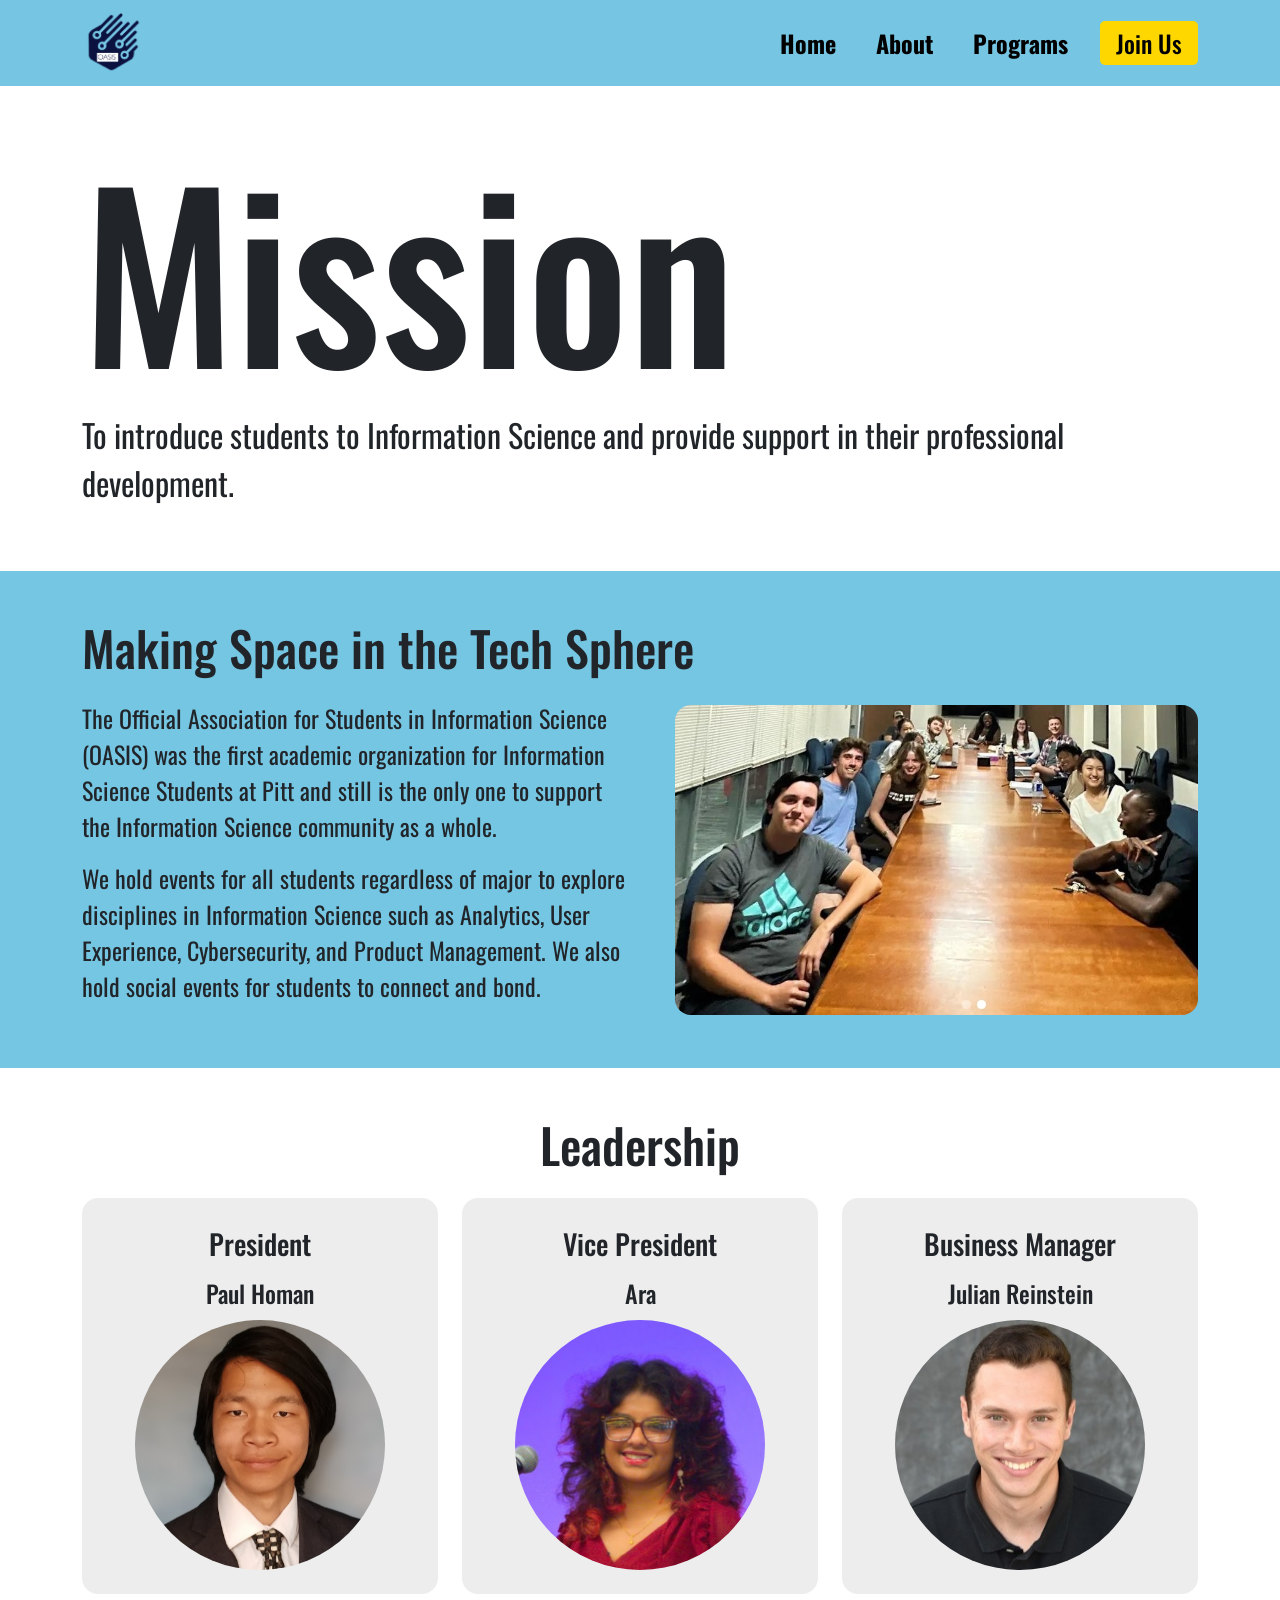
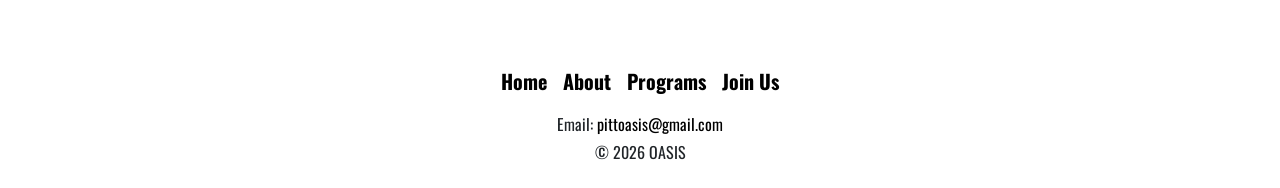
==== about.html @ baefb801 "Added OASIS Website Pages" ====
<!DOCTYPE html>
<html lang="en">
<head>
  <meta charset="UTF-8" />
  <title>About OASIS</title>
  <meta name="viewport" content="width=device-width, initial-scale=1" />
  <meta name="description" content="Learn about OASIS, the Official Association for Students in Information Science at the University of Pittsburgh." />
  <link rel="icon" href="images/OASISLogo.png">

  <!-- Google Fonts: Oswald -->
  <link rel="preconnect" href="https://fonts.googleapis.com">
  <link rel="preconnect" href="https://fonts.gstatic.com" crossorigin>
  <link href="https://fonts.googleapis.com/css2?family=Oswald:wght@200..700&display=swap" rel="stylesheet">

  <!-- Bootstrap CSS -->
  <link href="https://cdn.jsdelivr.net/npm/bootstrap@5.3.8/dist/css/bootstrap.min.css"
        rel="stylesheet"
        integrity="sha384-sRIl4kxILFvY47J16cr9ZwB07vP4J8+LH7qKQnuqkuIAvNWLzeN8tE5YBujZqJLB"
        crossorigin="anonymous">

  <!-- Your CSS goes LAST -->
  <link rel="stylesheet" href="style.css">
</head>
<body class="d-flex flex-column min-vh-100">
  <header>
    <nav class="navbar navbar-expand-lg">
      <div class="container">
        <a class="navbar-brand" href="home.html">
          <img src="images/OASISLogo.png" alt="OASIS Logo">
        </a>

        <button class="navbar-toggler" type="button"
                data-bs-toggle="collapse" data-bs-target="#menu"
                aria-controls="menu" aria-expanded="false"
                aria-label="Toggle navigation">
          <span class="navbar-toggler-icon"></span>
        </button>

        <div class="collapse navbar-collapse" id="menu">
          <ul class="navbar-nav ms-auto align-items-lg-center gap-lg-4 text-center text-lg-start">
            <li class="nav-item"><a class="nav-link" href="home.html" data-text="Home">Home</a></li>
            <li class="nav-item"><a class="nav-link active" aria-current="page" href="about.html" data-text="About">About</a></li>
            <li class="nav-item"><a class="nav-link" href="programs.html" data-text="Programs">Programs</a></li>
            <li class="nav-item mt-2 mt-lg-0">
              <a class="btn" id="join" href="joining.html">Join Us</a>
            </li>
          </ul>
        </div>
      </div>
    </nav>
  </header>

  <main class="flex-grow-1">
    <!-- Mission -->
    <section id="section1about" class="container py-4 py-md-5 text-center text-md-start">
        <h1>Mission</h1>
        <p>To introduce students to Information Science and provide support in their professional development.</p>
    </section>

    <!-- Making Space -->
    <section id="section2about" class="py-4 py-md-5">
        <div class="container">
            <h2 class="mb-4">Making Space in the Tech Sphere</h2>
            <div class="row align-items-center g-4">
            <div class="col-12 col-md-6">
                <p>The Official Association for Students in Information Science (OASIS) was the first academic organization for Information Science Students at Pitt and still is the only one to support the Information Science community as a whole.</p>
                <p>We hold events for all students regardless of major to explore disciplines in Information Science such as Analytics, User Experience, Cybersecurity, and Product Management. We also hold social events for students to connect and bond.</p>
            </div>
            <div id="boardImage" class="col-12 col-md-6 d-flex justify-content-center justify-content-md-end">
                <img src="images/StudentsBroll.jpeg" alt="OASIS students at an event" class="img-fluid">
            </div>
            </div>
        </div>
    </section>

    <!-- Leadership -->
    <section id="leadership" class="container py-4 py-md-5">
        <h2 class="text-center mb-4">Leadership</h2>
        <div class="row g-4 justify-content-center">
            <div class="col-12 col-sm-6 col-lg-4">
            <div id="President" class="officer h-100 p-4 text-center">
                <h3>President</h3>
                <h4>Paul Homan</h4>
                <img src="images/Paul_headshot.jpg" alt="Paul Homan, President">
            </div>
            </div>
            <div class="col-12 col-sm-6 col-lg-4">
            <div id="Vice" class="officer h-100 p-4 text-center">
                <h3>Vice President</h3>
                <h4>Ara</h4>
                <img src="images/Ara_headshot.jpg" alt="Ara, Vice President">
            </div>
            </div>
            <div class="col-12 col-sm-6 col-lg-4">
            <div id="Business" class="officer h-100 p-4 text-center">
                <h3>Business Manager</h3>
                <h4>Julian Reinstein</h4>
                <img src="images/julian_headshot.jpeg" alt="Julian Reinstein, Business Manager">
            </div>
            </div>
        </div>
    </section>
  </main>

  <footer class="py-4 text-center">
    <div class="container">
      <ul class="list-unstyled d-flex flex-wrap justify-content-center gap-3 fw-bold fs-5 mb-3">
        <li><a href="home.html">Home</a></li>
        <li><a href="about.html">About</a></li>
        <li><a href="programs.html">Programs</a></li>
        <li><a href="joining.html">Join Us</a></li>
      </ul>
      <p class="mb-1">Email: <a href="mailto:pittoasis@gmail.com">pittoasis@gmail.com</a></p>
      <p class="mb-0">© 2026 OASIS</p>
    </div>
  </footer>

  <!-- Bootstrap JavaScript Bundle -->
  <script src="https://cdn.jsdelivr.net/npm/bootstrap@5.3.8/dist/js/bootstrap.bundle.min.js"
          integrity="sha384-FKyoEForCGlyvwx9Hj09JcYn3nv7wiPVlz7YYwJrWVcXK/BmnVDxM+D2scQbITxI"
          crossorigin="anonymous"></script>
</body>
</html>
---- style.css ----
*{
    padding:0px;
    margin:0px;
    font-family: "Oswald";
}

html{
    font-size: 16px;
}
/* Navbar background and logo */
.navbar {
  background-color: #75C5E3;
}
.navbar-brand img {
  height: 60px;
}

/* Links: same look as before */
.navbar .nav-link {
  display: inline-block;
  padding: 0.5rem;
  color: black;
  font-size: 1.5rem;
  font-weight: bold;
  position: relative;
}
.navbar .nav-link:hover,
.navbar .nav-link:focus {
  color: black;
}

/* Gold wipe hover effect */
.navbar .nav-link::after {
  content: attr(data-text);
  position: absolute;
  left: 0.5rem;
  top: 0.5rem;
  color: gold;
  width: 0;
  overflow: hidden;
  white-space: nowrap;
  transition: width 0.3s ease;
}
.navbar .nav-link:hover::after {
  width: calc(100% - 1rem);
}

/* Join Us button */
#join {
    --bs-btn-color: black;
    --bs-btn-hover-color: black;
    --bs-btn-active-color: black;

    background-color: gold;
    border: 0;
    border-radius: 5px;
    font-size: 1.5rem;
    font-weight: 500;
    text-align: center;
    padding: 0.25rem 1rem;
    transition: transform 0.2s ease, box-shadow 0.2s ease;
}
#join:hover {
    transform: scale(1.05);
    box-shadow: 0 5px 12px rgba(0, 0, 0, 0.2);
}

@media (min-width: 992px){
    .navbar .link {
        gap: 1rem;
    }
}
/* footer */
footer a {
    color: black;
    text-decoration: none;
}
footer a:hover {
    text-decoration: underline;
}
/*Home Page CSS*/
/* Hero text */
#section1 h1 {
    font-size: clamp(5rem, 16vw, 8rem);
}

@media (min-width: 992px) {   /* lg */
    #section1 h1 {
        font-size: 11rem;
    }
}

@media (min-width: 1200px) {  /* xl */
    #section1 h1 {
        font-size: 14rem;
    }
}
#section1 h2 {
    font-size: 1rem;
}
#section1 p {
    font-size: clamp(1.5rem, 4vw, 3rem);
    margin-top: 1rem;
}

/* Hero buttons */
#buttons1 a {
    display: flex;
    align-items: center;
    justify-content: center;
    width: min(75vw, 20rem);
    min-height: 4rem;
    border-radius: 1rem;
    font-size: 2rem;
    font-weight: 600;
    text-decoration: none;
    transition: transform 0.2s ease, box-shadow 0.2s ease;
}
#buttons1 a:hover {
    transform: scale(1.05);
    box-shadow: 0 5px 12px rgba(0, 0, 0, 0.2);
}
#joinbutton {
    background-color: gold;
    color: #0b103e;
    border: .25rem solid gold;
}
#aboutbutton {
    background-color: white;
    color: black;
    border: .25rem solid gold;
}

@media (min-width: 768px) {
    #buttons1 a {
        width: auto;
        min-width: 12rem;
        padding: 0 1.5rem;
        font-size: 1.5rem;
    }
}
/*About Page CSS*/
/* Mission */
#section1about h1 {
    font-size: clamp(3rem, 10vw, 5rem);
}
#section1about p {
    font-size: clamp(1.25rem, 3vw, 2rem);
}


/* Making Space */
#section2about {
    background-color: #75c6e3;
}
#section2about h2 {
    font-size: clamp(2rem, 6vw, 3rem);
}
#section2about img {
    border-radius: 1rem;
}

@media (min-width: 768px) {
    #section1about h1 {
        font-size: 6rem;
    }
}
@media (min-width: 1024px) {   /* lg */
    #section1about h1 {
        font-size: 11rem;
    }

    #section2about p{
        font-size: 1.3rem;
    }
}

@media (min-width: 1200px) {  /* xl */
    #section1about h1 {
        font-size: 14rem;
    }
    #section2about p{
        font-size: 1.5rem;
    }
}

/* Leadership */
#leadership h2 {
    font-size: clamp(2rem, 6vw, 3rem);
}
.officer {
    background-color: rgb(237, 237, 237);
    border-radius: 1rem;
}
.officer h3,
.officer h4 {
    padding: 5px 0;
}
.officer img {
    width: 100%;
    max-width: 250px;
    aspect-ratio: 1 / 1;
    object-fit: cover;
    border-radius: 50%;
}

/* Programs page */
.headline h1 {
    font-size: clamp(3rem, 10vw, 5rem);
}

.program-header {
    background-color: #75C5E3;
}
.program-header h2 {
    font-size: clamp(2rem, 6vw, 3rem);
}

.program p {
    font-size: clamp(1.15rem, 2.5vw, 1.5rem);
}

.program img {
    width: 100%;
    aspect-ratio: 4 / 3;
    object-fit: cover;
    border-radius: 1rem;
}


@media (min-width: 768px) {
    .headline h1 {
        font-size: 6rem;
    }

    .program h2 {
        font-size: 4rem;
    }
    .program p {
        font-size: 2rem;
    }
}
@media (min-width: 1024px) {   /* lg */
    .headline h1 {
        font-size: 8rem;
    }

    .program h2 {
        font-size: 6rem;
    }
    .program p {
        font-size: 2.5rem;
    }

}

@media (min-width: 1200px) {  /* xl */
    .program p {
        font-size: 3rem;
    }

}
/* Joining page */
.joining h1 {
    font-size: clamp(2.5rem, 8vw, 4rem);
}

.instructions {
    background-color: gold;
}

.howto p {
    background-color: white;
    border-radius: 5px;
    padding: 0.75rem 1rem;
    margin-bottom: 1rem;
    font-size: clamp(1rem, 2.5vw, 1.25rem);
}

.icons img {
    height: 3rem;
    width: auto;
}

@media (min-width: 992px) {
    .joining h1 {
        font-size: 6rem;
    }

    .howto p{
        font-size: 2rem;
    }

    .icons img {
        height: 6rem;
    }
}
@media (min-width: 1200px) {
    .howto p{
        font-size: 2.5rem;
    }

    .icons img {
        height: 7rem;
    }
}


#First_Step h1 {
    font-size: clamp(2rem, 6vw, 3rem);
}
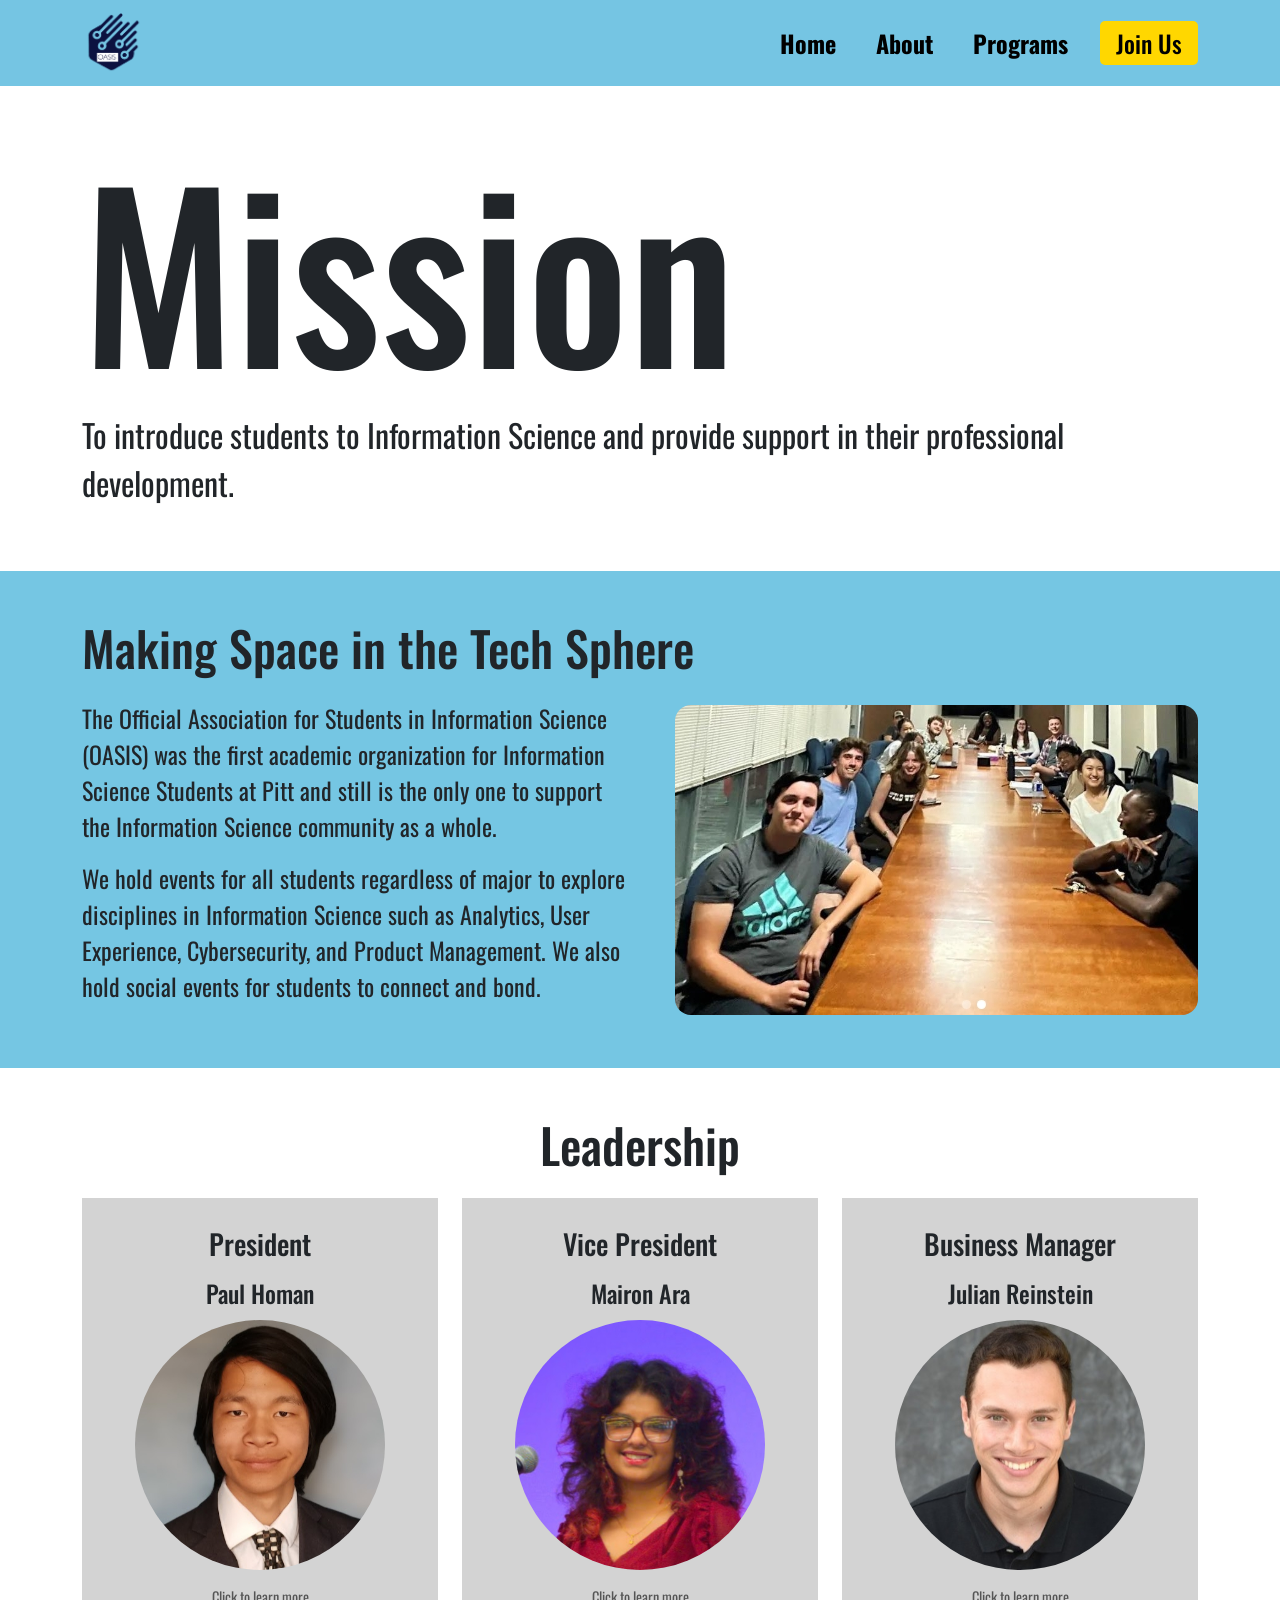
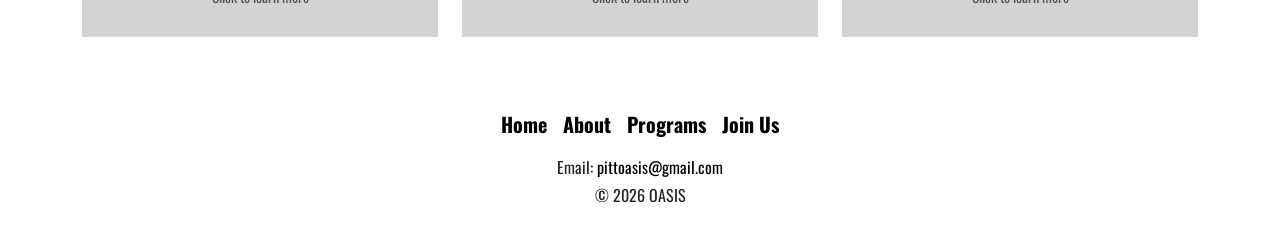
==== commit b1cf7cab: "Added Officer Bios and SVG images" ====
--- a/about.html
+++ b/about.html
@@ -25,7 +25,7 @@
   <header>
     <nav class="navbar navbar-expand-lg">
       <div class="container">
-        <a class="navbar-brand" href="home.html">
+        <a class="navbar-brand" href="index.html">
           <img src="images/OASISLogo.png" alt="OASIS Logo">
         </a>
 
@@ -38,7 +38,7 @@
 
         <div class="collapse navbar-collapse" id="menu">
           <ul class="navbar-nav ms-auto align-items-lg-center gap-lg-4 text-center text-lg-start">
-            <li class="nav-item"><a class="nav-link" href="home.html" data-text="Home">Home</a></li>
+            <li class="nav-item"><a class="nav-link" href="index.html" data-text="Home">Home</a></li>
             <li class="nav-item"><a class="nav-link active" aria-current="page" href="about.html" data-text="About">About</a></li>
             <li class="nav-item"><a class="nav-link" href="programs.html" data-text="Programs">Programs</a></li>
             <li class="nav-item mt-2 mt-lg-0">
@@ -78,25 +78,67 @@
         <h2 class="text-center mb-4">Leadership</h2>
         <div class="row g-4 justify-content-center">
             <div class="col-12 col-sm-6 col-lg-4">
-            <div id="President" class="officer h-100 p-4 text-center">
-                <h3>President</h3>
-                <h4>Paul Homan</h4>
-                <img src="images/Paul_headshot.jpg" alt="Paul Homan, President">
-            </div>
+              <div id="President" class="officer h-100 p-4 text-center"
+                  role="button" tabindex="0" aria-pressed="false">
+
+                <!-- Front -->
+                <div class="officer-front">
+                  <h3>President</h3>
+                  <h4>Paul Homan</h4>
+                  <img class="headshot" src="images/Paul_headshot.jpg" alt="Paul Homan, President">
+                  <p class="hint mt-3 mb-0">Click to learn more</p>
+                </div>
+
+                <!-- Back -->
+                <div class="officer-back">
+                  <h3>Paul Homan</h3>
+                  <h4>Senior, Information Science</h4>
+                  <p>Hi I'm Paul. I've been in OASIS for 3 years and outside of Information Science I like to do CrossFit and be active. I have worked as a video game analyst and a web content intern. I'm also a resident assistant. Feel free to say hi to me, although I may not acknowledge you.</p>
+                  <a href="https://www.linkedin.com/in/paulhoman1/" target="_blank"><img class="links" src="images/linkedinIcon.svg"></a>
+                </div>
+              </div>
             </div>
             <div class="col-12 col-sm-6 col-lg-4">
-            <div id="Vice" class="officer h-100 p-4 text-center">
-                <h3>Vice President</h3>
-                <h4>Ara</h4>
-                <img src="images/Ara_headshot.jpg" alt="Ara, Vice President">
-            </div>
+              <div id="Vice" class="officer h-100 p-4 text-center"
+                  role="button" tabindex="0" aria-pressed="false">
+
+                <!-- Front -->
+                <div class="officer-front">
+                  <h3>Vice President</h3>
+                  <h4>Mairon Ara</h4>
+                  <img class="headshot" src="images/Ara_headshot.jpg" alt="Mairon Ara headshot, Vice-President">
+                  <p class="hint mt-3 mb-0">Click to learn more</p>
+                </div>
+
+                <!-- Back -->
+                <div class="officer-back">
+                  <h3>Mairon Ara</h3>
+                  <h4>Senior, Health Informatics</h4>
+                  <p>Hello! My name is Mairon and I've been a member of OASIS for 4 years - outside of my major I love reading and engaging with the arts. I have spent a lot of my academic career studying  healthcare technology systems  and will be kicking off my professional career working for UPMC.</p>
+                  <a href="https://www.linkedin.com/in/anandhi-narayan-182781289/" target="_blank"><img class="links" src="images/linkedinIcon.svg"></a>
+                </div>
+              </div>
             </div>
             <div class="col-12 col-sm-6 col-lg-4">
-            <div id="Business" class="officer h-100 p-4 text-center">
-                <h3>Business Manager</h3>
-                <h4>Julian Reinstein</h4>
-                <img src="images/julian_headshot.jpeg" alt="Julian Reinstein, Business Manager">
-            </div>
+              <div id="Business" class="officer h-100 p-4 text-center"
+                  role="button" tabindex="0" aria-pressed="false">
+
+                <!-- Front -->
+                <div class="officer-front">
+                  <h3>Business Manager</h3>
+                  <h4>Julian Reinstein</h4>
+                  <img class="headshot" src="images/julian_headshot.jpeg" alt="Julian Reinstein headshot, Business Manager">
+                  <p class="hint mt-3 mb-0">Click to learn more</p>
+                </div>
+
+                <!-- Back -->
+                <div class="officer-back">
+                  <h3>Julian Reinstein</h3>
+                  <h4>Senior, Computational Social Science</h4>
+                  <p>Hello! I'm Julian, and I've been a member of OASIS for three years. Outside of computational social science and information science, I like to watch sports (especially baseball) and play video games. Over the summer, I worked as an intern for a politician back home. I plan on completing SCI's accelerated BS/MSIS next school year.</p>
+                  <a href="https://www.linkedin.com/in/julianreinstein/" target="_blank"><img class="links" src="images/linkedinIcon.svg"></a>
+                </div>
+              </div>
             </div>
         </div>
     </section>
@@ -105,7 +147,7 @@
   <footer class="py-4 text-center">
     <div class="container">
       <ul class="list-unstyled d-flex flex-wrap justify-content-center gap-3 fw-bold fs-5 mb-3">
-        <li><a href="home.html">Home</a></li>
+        <li><a href="index.html">Home</a></li>
         <li><a href="about.html">About</a></li>
         <li><a href="programs.html">Programs</a></li>
         <li><a href="joining.html">Join Us</a></li>
@@ -119,5 +161,26 @@
   <script src="https://cdn.jsdelivr.net/npm/bootstrap@5.3.8/dist/js/bootstrap.bundle.min.js"
           integrity="sha384-FKyoEForCGlyvwx9Hj09JcYn3nv7wiPVlz7YYwJrWVcXK/BmnVDxM+D2scQbITxI"
           crossorigin="anonymous"></script>
+
+  <script>
+  document.querySelectorAll('.officer').forEach(card => {
+    const toggle = () => {
+      const flipped = card.classList.toggle('flipped');
+      card.setAttribute('aria-pressed', String(flipped));
+    };
+
+    card.addEventListener('click', e => {
+      if (e.target.closest('a')) return;   // let the email link work normally
+      toggle();
+    });
+
+    card.addEventListener('keydown', e => {
+      if (e.key === 'Enter' || e.key === ' ') {
+        e.preventDefault();
+        toggle();
+      }
+    });
+  });
+</script>
 </body>
 </html>
--- a/style.css
+++ b/style.css
@@ -189,21 +189,51 @@
     font-size: clamp(2rem, 6vw, 3rem);
 }
 .officer {
-    background-color: rgb(237, 237, 237);
-    border-radius: 1rem;
+    background-color: lightgrey;
+    cursor: pointer;
+    display:grid;
+    transition: transform 0.2s ease, box-shadow 0.2s ease;
+}
+.officer-front,
+.officer-back {
+    grid-area: 1 / 1;           /* stack both in the same spot */
+    transition: opacity 0.25s ease;
+}
+.officer-back {
+    opacity: 0;
+    visibility: hidden;         /* hidden but still takes up space */
+}
+.officer.flipped .officer-front {
+    opacity: 0;
+    visibility: hidden;
+}
+.officer.flipped .officer-back {
+    opacity: 1;
+    visibility: visible;
+}
+.officer:hover,
+.officer:focus-visible {
+    transform: translateY(-4px);
+    box-shadow: 0 5px 12px rgba(0, 0, 0, 0.2);
+}
+.officer .hint {
+    font-size: 0.9rem;
+    color: #555;
 }
 .officer h3,
 .officer h4 {
     padding: 5px 0;
 }
-.officer img {
+.officer .headshot {
     width: 100%;
     max-width: 250px;
     aspect-ratio: 1 / 1;
     object-fit: cover;
     border-radius: 50%;
 }
-
+.links{
+    width: clamp(3rem,10vw,5rem)
+}
 /* Programs page */
 .headline h1 {
     font-size: clamp(3rem, 10vw, 5rem);
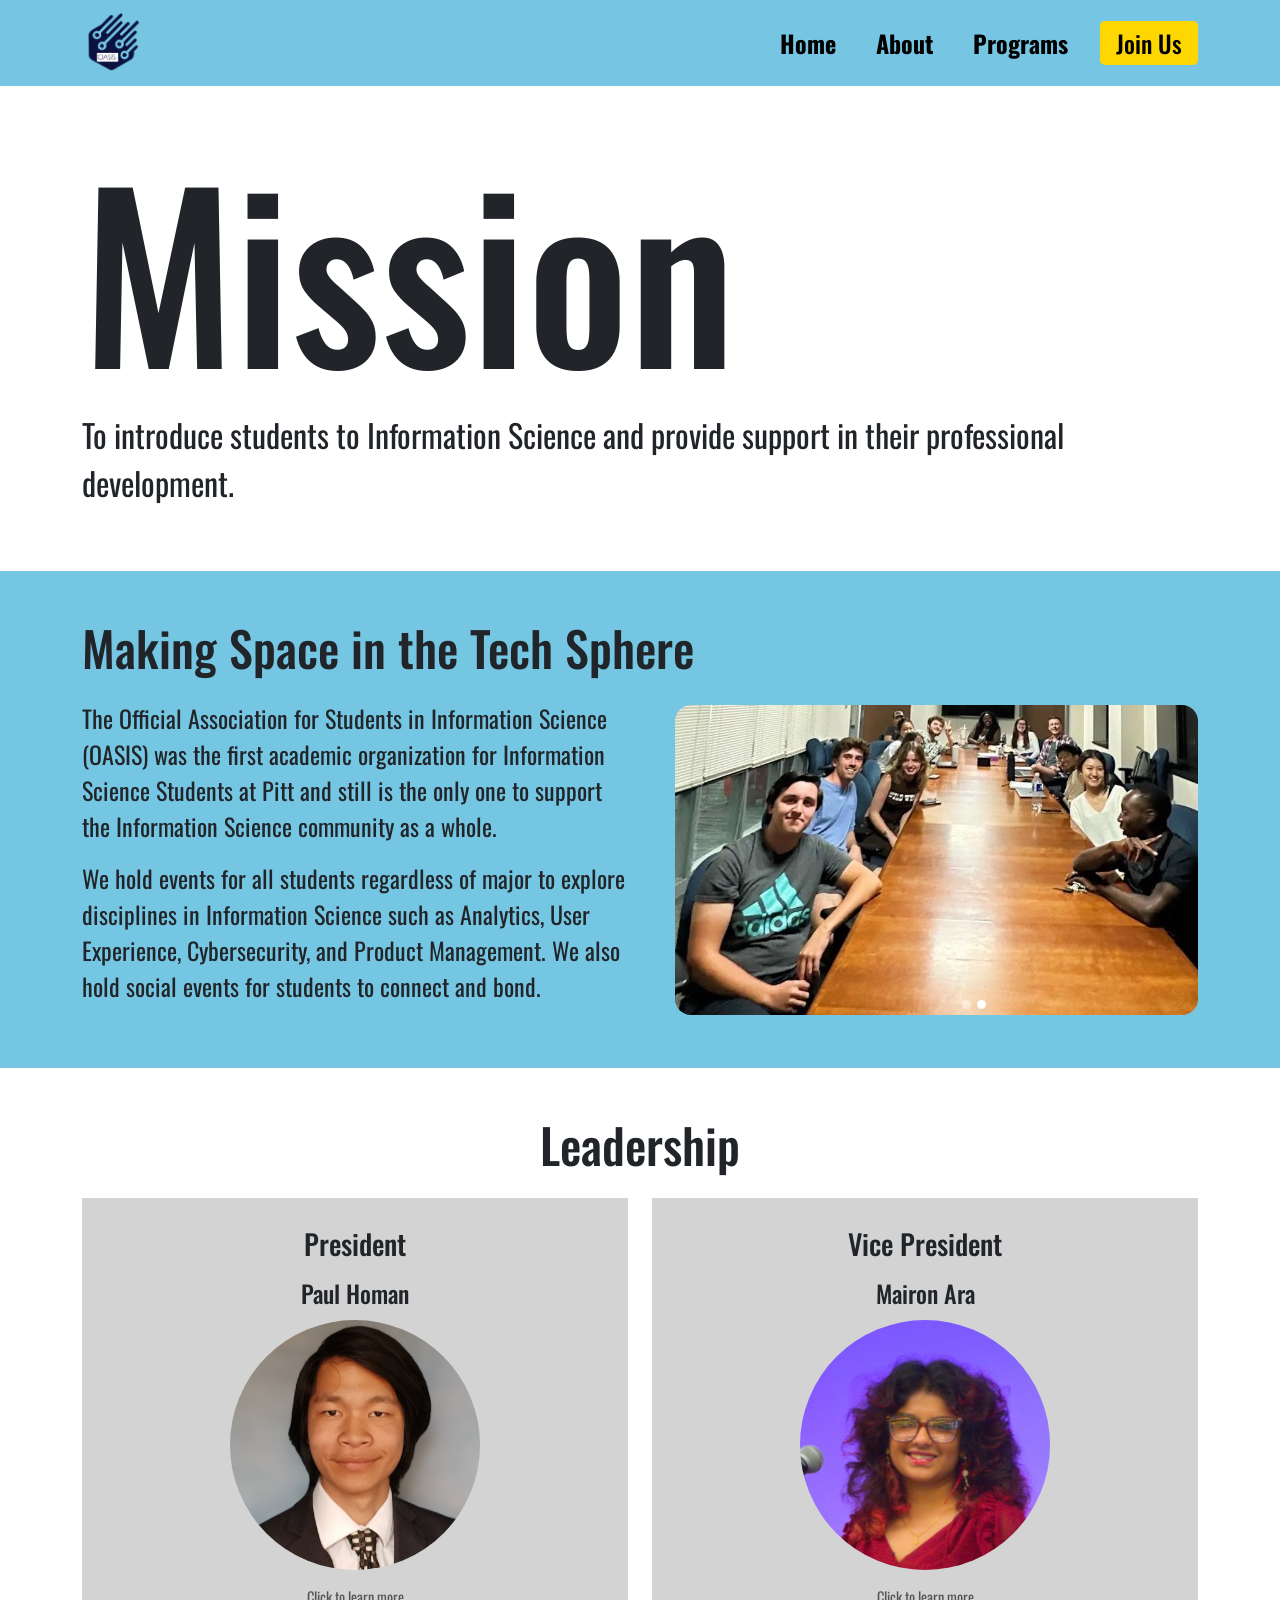
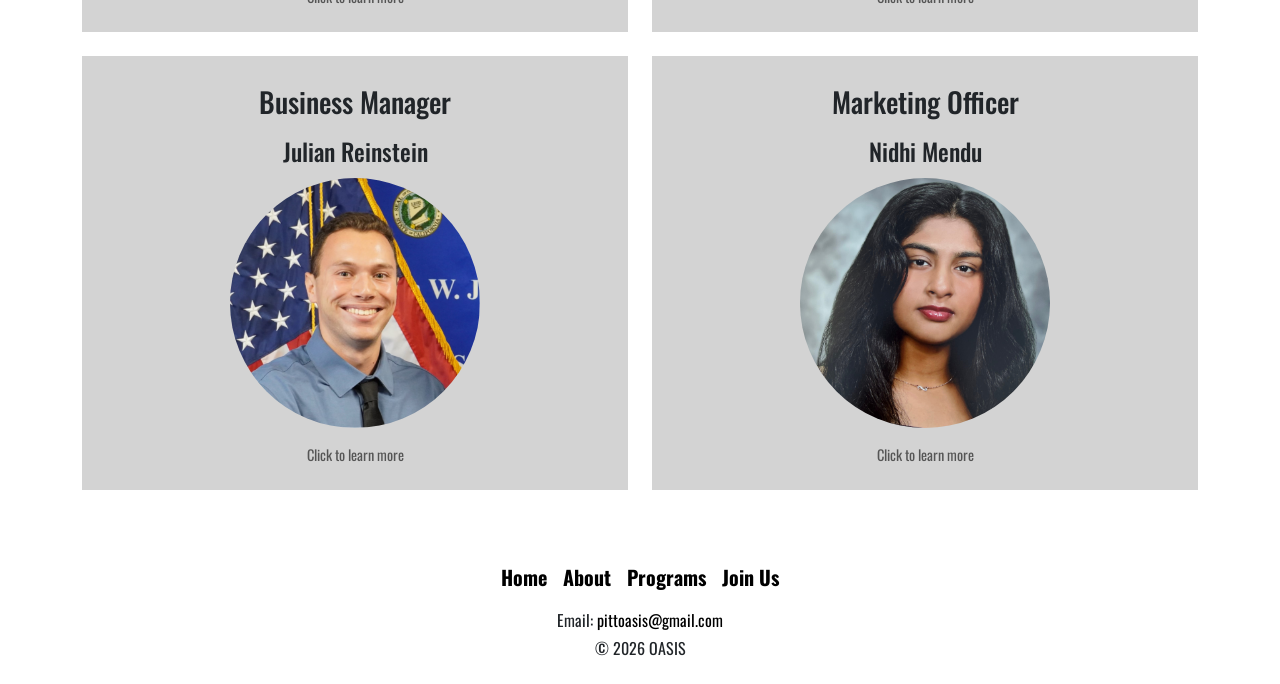
==== commit b2a80f1d: "added nidhi" ====
--- a/about.html
+++ b/about.html
@@ -77,7 +77,7 @@
     <section id="leadership" class="container py-4 py-md-5">
         <h2 class="text-center mb-4">Leadership</h2>
         <div class="row g-4 justify-content-center">
-            <div class="col-12 col-sm-6 col-lg-4">
+            <div class="col-12 col-sm-6 col-lg-6">
               <div id="President" class="officer h-100 p-4 text-center"
                   role="button" tabindex="0" aria-pressed="false">
 
@@ -98,7 +98,7 @@
                 </div>
               </div>
             </div>
-            <div class="col-12 col-sm-6 col-lg-4">
+            <div class="col-12 col-sm-6 col-lg-6">
               <div id="Vice" class="officer h-100 p-4 text-center"
                   role="button" tabindex="0" aria-pressed="false">
 
@@ -119,7 +119,7 @@
                 </div>
               </div>
             </div>
-            <div class="col-12 col-sm-6 col-lg-4">
+            <div class="col-12 col-sm-6 col-lg-6">
               <div id="Business" class="officer h-100 p-4 text-center"
                   role="button" tabindex="0" aria-pressed="false">
 
@@ -127,7 +127,7 @@
                 <div class="officer-front">
                   <h3>Business Manager</h3>
                   <h4>Julian Reinstein</h4>
-                  <img class="headshot" src="images/julian_headshot.jpeg" alt="Julian Reinstein headshot, Business Manager">
+                  <img class="headshot" src="images/julian_headshot.png" alt="Julian Reinstein headshot, Business Manager">
                   <p class="hint mt-3 mb-0">Click to learn more</p>
                 </div>
 
@@ -137,6 +137,27 @@
                   <h4>Senior, Computational Social Science</h4>
                   <p>Hello! I'm Julian, and I've been a member of OASIS for three years. Outside of computational social science and information science, I like to watch sports (especially baseball) and play video games. Over the summer, I worked as an intern for a politician back home. I plan on completing SCI's accelerated BS/MSIS next school year.</p>
                   <a href="https://www.linkedin.com/in/julianreinstein/" target="_blank"><img class="links" src="images/linkedinIcon.svg"></a>
+                </div>
+              </div>
+            </div>
+            <div class="col-12 col-sm-6 col-lg-6">
+              <div id="Marketing" class="officer h-100 p-4 text-center"
+                  role="button" tabindex="0" aria-pressed="false">
+
+                <!-- Front -->
+                <div class="officer-front">
+                  <h3>Marketing Officer</h3>
+                  <h4>Nidhi Mendu</h4>
+                  <img class="headshot" src="images/nidhi_headshot.jpeg" alt="Nidhi Mendu headshot, Marketing Officer">
+                  <p class="hint mt-3 mb-0">Click to learn more</p>
+                </div>
+
+                <!-- Back -->
+                <div class="officer-back">
+                  <h3>Nidhi Mendu</h3>
+                  <h4>Sophomore, Information Science</h4>
+                  <p></p>
+                  <a href="https://www.linkedin.com/in/nidhi-mendu-8935b4435/" target="_blank"><img class="links" src="images/linkedinIcon.svg"></a>
                 </div>
               </div>
             </div>
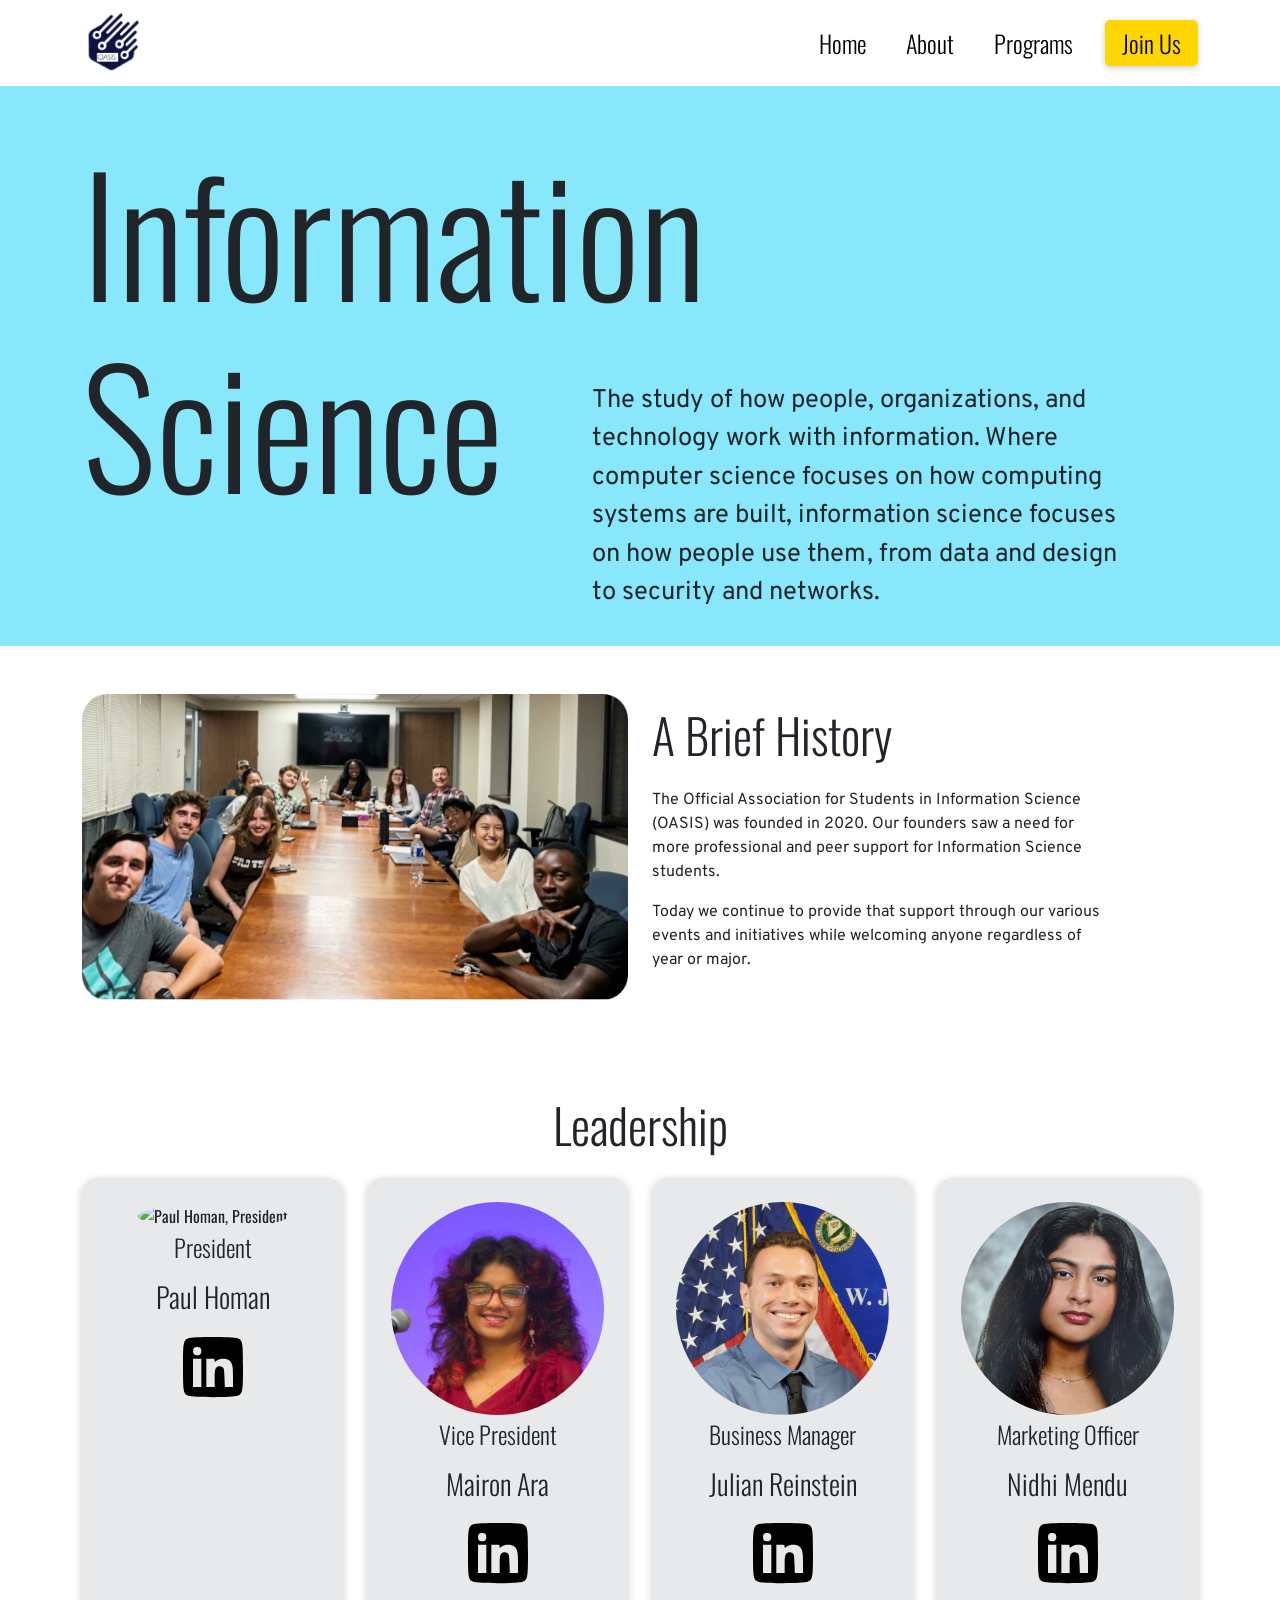
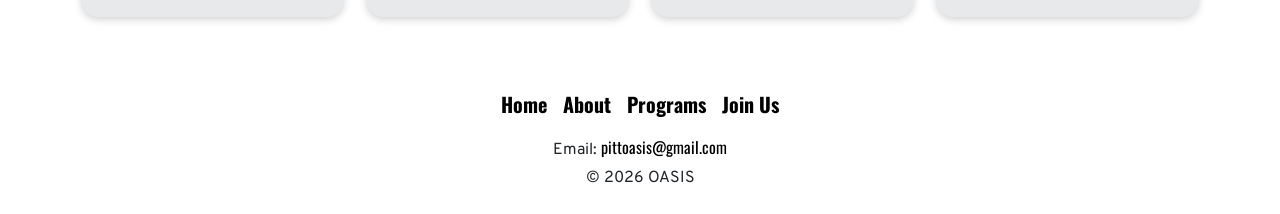
==== commit 6e2a24e8: "Redesigned The website and layout to look more proffesional and less basic" ====
--- a/about.html
+++ b/about.html
@@ -11,6 +11,9 @@
   <link rel="preconnect" href="https://fonts.googleapis.com">
   <link rel="preconnect" href="https://fonts.gstatic.com" crossorigin>
   <link href="https://fonts.googleapis.com/css2?family=Oswald:wght@200..700&display=swap" rel="stylesheet">
+  <!-- Google Fonts: Overpass-->
+    <link rel="preconnect" href="https://fonts.gstatic.com" crossorigin>
+    <link href="https://fonts.googleapis.com/css2?family=Oswald:wght@200..700&family=Overpass:ital,wght@0,100..900;1,100..900&display=swap" rel="stylesheet">
 
   <!-- Bootstrap CSS -->
   <link href="https://cdn.jsdelivr.net/npm/bootstrap@5.3.8/dist/css/bootstrap.min.css"
@@ -52,41 +55,43 @@
 
   <main class="flex-grow-1">
     <!-- Mission -->
-    <section id="section1about" class="container py-4 py-md-5 text-center text-md-start">
-        <h1>Mission</h1>
-        <p>To introduce students to Information Science and provide support in their professional development.</p>
-    </section>
+    <section id="section1about" class="py-4 py-md-5 text-center text-md-start position-relative">
+      <div class="container">
+        <h1>Information<br>Science</h1>
+        <p class="p-3">The study of how people, organizations, and technology work with information. Where computer science focuses on how computing systems are built, information science focuses on how people use them, from data and design to security and networks.</p>
+      </div>
+      </section>
 
     <!-- Making Space -->
     <section id="section2about" class="py-4 py-md-5">
-        <div class="container">
-            <h2 class="mb-4">Making Space in the Tech Sphere</h2>
-            <div class="row align-items-center g-4">
-            <div class="col-12 col-md-6">
-                <p>The Official Association for Students in Information Science (OASIS) was the first academic organization for Information Science Students at Pitt and still is the only one to support the Information Science community as a whole.</p>
-                <p>We hold events for all students regardless of major to explore disciplines in Information Science such as Analytics, User Experience, Cybersecurity, and Product Management. We also hold social events for students to connect and bond.</p>
-            </div>
-            <div id="boardImage" class="col-12 col-md-6 d-flex justify-content-center justify-content-md-end">
-                <img src="images/StudentsBroll.jpeg" alt="OASIS students at an event" class="img-fluid">
-            </div>
-            </div>
-        </div>
+      <div class="container">
+          <div class="row align-items-center g-4">
+              <div id="boardImage" class="col-12 col-md-6 d-flex justify-content-center justify-content-md-start">
+                  <img src="images/StudentsBroll.png" alt="OASIS students at an event" class="img-fluid">
+              </div>
+              <div class="col-12 col-md-6">
+                  <h2 class="mb-4">A Brief History</h2>
+                  <p>The Official Association for Students in Information Science (OASIS) was founded in 2020. Our founders saw a need for more professional and peer support for Information Science students.</p>
+                  <p>Today we continue to provide that support through our various events and initiatives while welcoming anyone regardless of year or major.</p>
+              </div>
+          </div>
+      </div>
     </section>
 
     <!-- Leadership -->
     <section id="leadership" class="container py-4 py-md-5">
         <h2 class="text-center mb-4">Leadership</h2>
         <div class="row g-4 justify-content-center">
-            <div class="col-12 col-sm-6 col-lg-6">
+            <div class="col-12 col-sm-6 col-xl-3">
               <div id="President" class="officer h-100 p-4 text-center"
                   role="button" tabindex="0" aria-pressed="false">
 
                 <!-- Front -->
                 <div class="officer-front">
-                  <h3>President</h3>
-                  <h4>Paul Homan</h4>
-                  <img class="headshot" src="images/Paul_headshot.jpg" alt="Paul Homan, President">
-                  <p class="hint mt-3 mb-0">Click to learn more</p>
+                  <img class="headshot" src="images/Paul_headshot.png" alt="Paul Homan, President">
+                  <h4>President</h4>
+                  <h3>Paul Homan</h3>
+                  <a href="https://www.linkedin.com/in/paulhoman1/" target="_blank"><img class="links" src="images/linkedinIcon.svg"></a>
                 </div>
 
                 <!-- Back -->
@@ -94,20 +99,19 @@
                   <h3>Paul Homan</h3>
                   <h4>Senior, Information Science</h4>
                   <p>Hi I'm Paul. I've been in OASIS for 3 years and outside of Information Science I like to do CrossFit and be active. I have worked as a video game analyst and a web content intern. I'm also a resident assistant. Feel free to say hi to me, although I may not acknowledge you.</p>
-                  <a href="https://www.linkedin.com/in/paulhoman1/" target="_blank"><img class="links" src="images/linkedinIcon.svg"></a>
-                </div>
-              </div>
-            </div>
-            <div class="col-12 col-sm-6 col-lg-6">
+                </div>
+              </div>
+            </div>
+            <div class="col-12 col-sm-6 col-xl-3">
               <div id="Vice" class="officer h-100 p-4 text-center"
                   role="button" tabindex="0" aria-pressed="false">
 
                 <!-- Front -->
                 <div class="officer-front">
-                  <h3>Vice President</h3>
-                  <h4>Mairon Ara</h4>
                   <img class="headshot" src="images/Ara_headshot.jpg" alt="Mairon Ara headshot, Vice-President">
-                  <p class="hint mt-3 mb-0">Click to learn more</p>
+                  <h4>Vice President</h4>
+                  <h3>Mairon Ara</h3>
+                  <a href="https://www.linkedin.com/in/anandhi-narayan-182781289/" target="_blank"><img class="links" src="images/linkedinIcon.svg"></a>
                 </div>
 
                 <!-- Back -->
@@ -115,20 +119,19 @@
                   <h3>Mairon Ara</h3>
                   <h4>Senior, Health Informatics</h4>
                   <p>Hello! My name is Mairon and I've been a member of OASIS for 4 years - outside of my major I love reading and engaging with the arts. I have spent a lot of my academic career studying  healthcare technology systems  and will be kicking off my professional career working for UPMC.</p>
-                  <a href="https://www.linkedin.com/in/anandhi-narayan-182781289/" target="_blank"><img class="links" src="images/linkedinIcon.svg"></a>
-                </div>
-              </div>
-            </div>
-            <div class="col-12 col-sm-6 col-lg-6">
+                </div>
+              </div>
+            </div>
+            <div class="col-12 col-sm-6 col-xl-3">
               <div id="Business" class="officer h-100 p-4 text-center"
                   role="button" tabindex="0" aria-pressed="false">
 
                 <!-- Front -->
                 <div class="officer-front">
-                  <h3>Business Manager</h3>
-                  <h4>Julian Reinstein</h4>
                   <img class="headshot" src="images/julian_headshot.png" alt="Julian Reinstein headshot, Business Manager">
-                  <p class="hint mt-3 mb-0">Click to learn more</p>
+                  <h4>Business Manager</h4>
+                  <h3>Julian Reinstein</h3>
+                  <a href="https://www.linkedin.com/in/julianreinstein/" target="_blank"><img class="links" src="images/linkedinIcon.svg"></a>
                 </div>
 
                 <!-- Back -->
@@ -136,20 +139,19 @@
                   <h3>Julian Reinstein</h3>
                   <h4>Senior, Computational Social Science</h4>
                   <p>Hello! I'm Julian, and I've been a member of OASIS for three years. Outside of computational social science and information science, I like to watch sports (especially baseball) and play video games. Over the summer, I worked as an intern for a politician back home. I plan on completing SCI's accelerated BS/MSIS next school year.</p>
-                  <a href="https://www.linkedin.com/in/julianreinstein/" target="_blank"><img class="links" src="images/linkedinIcon.svg"></a>
-                </div>
-              </div>
-            </div>
-            <div class="col-12 col-sm-6 col-lg-6">
+                </div>
+              </div>
+            </div>
+            <div class="col-12 col-sm-6 col-xl-3">
               <div id="Marketing" class="officer h-100 p-4 text-center"
                   role="button" tabindex="0" aria-pressed="false">
 
                 <!-- Front -->
                 <div class="officer-front">
-                  <h3>Marketing Officer</h3>
-                  <h4>Nidhi Mendu</h4>
                   <img class="headshot" src="images/nidhi_headshot.jpeg" alt="Nidhi Mendu headshot, Marketing Officer">
-                  <p class="hint mt-3 mb-0">Click to learn more</p>
+                  <h4>Marketing Officer</h4>
+                  <h3>Nidhi Mendu</h3>
+                  <a href="https://www.linkedin.com/in/nidhi-mendu-8935b4435/" target="_blank"><img class="links" src="images/linkedinIcon.svg"></a>
                 </div>
 
                 <!-- Back -->
@@ -157,7 +159,6 @@
                   <h3>Nidhi Mendu</h3>
                   <h4>Sophomore, Information Science</h4>
                   <p></p>
-                  <a href="https://www.linkedin.com/in/nidhi-mendu-8935b4435/" target="_blank"><img class="links" src="images/linkedinIcon.svg"></a>
                 </div>
               </div>
             </div>
--- a/style.css
+++ b/style.css
@@ -7,12 +7,25 @@
 html{
     font-size: 16px;
 }
+h2, h3, h4{
+    font-weight: 300;
+}
+p{
+    font-family: "Overpass";
+}
 /* Navbar background and logo */
-.navbar {
-  background-color: #75C5E3;
-}
 .navbar-brand img {
   height: 60px;
+}
+
+a{
+    text-decoration: none;
+    color: inherit;
+}
+
+#menu a{
+    font-family: "Oswald";
+    font-weight: 300;
 }
 
 /* Links: same look as before */
@@ -46,25 +59,36 @@
 }
 
 /* Join Us button */
+/* Join Us button */
 #join {
     --bs-btn-color: black;
+    --bs-btn-bg: gold;
+    --bs-btn-border-color: gold;
     --bs-btn-hover-color: black;
+    --bs-btn-hover-bg: #ffd633;
+    --bs-btn-hover-border-color: #ffd633;
     --bs-btn-active-color: black;
-
-    background-color: gold;
-    border: 0;
+    --bs-btn-active-bg: #e6c200;
+    --bs-btn-active-border-color: #e6c200;
+
     border-radius: 5px;
     font-size: 1.5rem;
     font-weight: 500;
-    text-align: center;
     padding: 0.25rem 1rem;
+    box-shadow: 0 2px 6px rgba(0, 0, 0, 0.2);
     transition: transform 0.2s ease, box-shadow 0.2s ease;
 }
-#join:hover {
+
+#join:hover,
+#join:focus-visible {
     transform: scale(1.05);
     box-shadow: 0 5px 12px rgba(0, 0, 0, 0.2);
 }
 
+#join:active {
+    transform: scale(0.98);
+    box-shadow: 0 1px 3px rgba(0, 0, 0, 0.2);
+}
 @media (min-width: 992px){
     .navbar .link {
         gap: 1rem;
@@ -81,25 +105,15 @@
 /*Home Page CSS*/
 /* Hero text */
 #section1 h1 {
-    font-size: clamp(5rem, 16vw, 8rem);
-}
-
-@media (min-width: 992px) {   /* lg */
-    #section1 h1 {
-        font-size: 11rem;
-    }
-}
-
-@media (min-width: 1200px) {  /* xl */
-    #section1 h1 {
-        font-size: 14rem;
-    }
-}
+    font-size: clamp(5rem, 16vw, 14rem);
+}
+
 #section1 h2 {
-    font-size: 1rem;
+    font-size: clamp(.5rem, 16vw, 1rem);
+    font-weight: 100;
 }
 #section1 p {
-    font-size: clamp(1.5rem, 4vw, 3rem);
+    font-size: clamp(1rem, 3vw, 2rem);
     margin-top: 1rem;
 }
 
@@ -115,10 +129,16 @@
     font-weight: 600;
     text-decoration: none;
     transition: transform 0.2s ease, box-shadow 0.2s ease;
-}
-#buttons1 a:hover {
+    box-shadow: 0 2px 6px rgba(0, 0, 0, 0.2);
+}
+#buttons1 a:hover,
+#buttons1 a:focus-visible {
     transform: scale(1.05);
     box-shadow: 0 5px 12px rgba(0, 0, 0, 0.2);
+}
+#buttons1 a:active {
+    transform: scale(0.98);
+    box-shadow: 0 1px 3px rgba(0, 0, 0, 0.2);
 }
 #joinbutton {
     background-color: gold;
@@ -131,6 +151,55 @@
     border: .25rem solid gold;
 }
 
+#missionSection p{
+    font-size: clamp(1rem, 3vw, 2rem);
+    margin-top: 1rem;
+}
+
+#missionSection{
+    background: linear-gradient(0deg, #558ead 0%, #88e7fa 40%, #a8ebf8 80%, #ffffff 100%);
+}
+
+#eventSection h2{
+    font-size: 1.5rem;
+}
+#eventSection p{
+    font-size:1rem;
+    padding-top: .5rem;
+}
+
+
+
+.involvedCard{
+    background-color: #e8e9ea;
+    border-radius: 30px;
+    max-width: 500px;
+    transition: transform 0.2s ease;
+    box-shadow: 0 2px 8px rgba(0, 0, 0, 0.08);
+}
+
+.involvedCard:hover{
+    transform: scale(1.03);
+}
+
+.involveImage img{
+    max-width: 450px;
+    width: 100%;
+    height: auto;
+    display: block;
+    margin: 0 auto;
+}
+.involvedCard h3{
+    margin-top: 1rem;
+}
+
+.involvedCard p{
+    margin-top: 1rem;
+}
+
+#involvedSection{
+    background: linear-gradient(180deg, #558ead 0%, #88e7fa 40%, #a8ebf8 80%, #ffffff 100%);
+}
 @media (min-width: 768px) {
     #buttons1 a {
         width: auto;
@@ -139,49 +208,53 @@
         font-size: 1.5rem;
     }
 }
+
+
+
 /*About Page CSS*/
 /* Mission */
+#section1about{
+    background-color: #88e7fa;
+}
 #section1about h1 {
-    font-size: clamp(3rem, 10vw, 5rem);
-}
+    font-size: clamp(3rem, 15vw, 10rem);
+    font-weight: 300;
+}
+
 #section1about p {
-    font-size: clamp(1.25rem, 3vw, 2rem);
-}
-
-
-/* Making Space */
-#section2about {
-    background-color: #75c6e3;
-}
+    font-size: clamp(1rem, 2vw, 3rem);
+}
+
+@media (min-width: 320px){
+    #section1about p{
+        text-align: center;
+    }
+}
+
+@media (min-width: 1024px){
+    #section1about p {
+    text-align:left;
+    position:absolute;
+    top: 50%;
+    left: 45%;
+    max-width:35ch;
+    }
+    #section1about {
+        height:35rem;
+    }
+}
+
+
+
+/* A brief history*/
 #section2about h2 {
     font-size: clamp(2rem, 6vw, 3rem);
 }
 #section2about img {
     border-radius: 1rem;
 }
-
-@media (min-width: 768px) {
-    #section1about h1 {
-        font-size: 6rem;
-    }
-}
-@media (min-width: 1024px) {   /* lg */
-    #section1about h1 {
-        font-size: 11rem;
-    }
-
-    #section2about p{
-        font-size: 1.3rem;
-    }
-}
-
-@media (min-width: 1200px) {  /* xl */
-    #section1about h1 {
-        font-size: 14rem;
-    }
-    #section2about p{
-        font-size: 1.5rem;
-    }
+#section2about p {
+    max-width: 45ch;
 }
 
 /* Leadership */
@@ -189,19 +262,25 @@
     font-size: clamp(2rem, 6vw, 3rem);
 }
 .officer {
-    background-color: lightgrey;
+    background-color: #e8e9ea;
     cursor: pointer;
     display:grid;
     transition: transform 0.2s ease, box-shadow 0.2s ease;
+    border-radius: 1rem;
+    box-shadow: 0 2px 8px rgba(0, 0, 0, 0.2);
 }
 .officer-front,
 .officer-back {
     grid-area: 1 / 1;           /* stack both in the same spot */
     transition: opacity 0.25s ease;
 }
+
 .officer-back {
     opacity: 0;
     visibility: hidden;         /* hidden but still takes up space */
+}
+.officer-back p {
+    font-size: clamp(0.7rem, 5vw, 0.9rem);
 }
 .officer.flipped .officer-front {
     opacity: 0;
@@ -235,108 +314,73 @@
     width: clamp(3rem,10vw,5rem)
 }
 /* Programs page */
-.headline h1 {
-    font-size: clamp(3rem, 10vw, 5rem);
-}
-
-.program-header {
-    background-color: #75C5E3;
-}
-.program-header h2 {
-    font-size: clamp(2rem, 6vw, 3rem);
-}
-
-.program p {
-    font-size: clamp(1.15rem, 2.5vw, 1.5rem);
-}
-
-.program img {
-    width: 100%;
-    aspect-ratio: 4 / 3;
-    object-fit: cover;
-    border-radius: 1rem;
-}
-
-
-@media (min-width: 768px) {
-    .headline h1 {
-        font-size: 6rem;
-    }
-
-    .program h2 {
-        font-size: 4rem;
-    }
-    .program p {
-        font-size: 2rem;
-    }
-}
-@media (min-width: 1024px) {   /* lg */
-    .headline h1 {
-        font-size: 8rem;
-    }
-
-    .program h2 {
-        font-size: 6rem;
-    }
-    .program p {
-        font-size: 2.5rem;
-    }
-
-}
-
-@media (min-width: 1200px) {  /* xl */
-    .program p {
-        font-size: 3rem;
-    }
-
+#InitiativeSection h2{
+    font-size: 3rem;
+}
+
+.initiativeCard{
+    background-color:#e8e9ea;
+    border-radius: 1rem;
+}
+
+.initiativeCard h3{
+    font-size: 2rem;
+}
+.initiativeCard img{
+    max-width:50px;
+    width:5rem;
+    height: auto;
+}
+#EventSection h2{
+    font-size: 3rem;
+}
+#EventSection p{
+    max-width:30ch;
+}
+.eventImage img{
+    border-radius: 1rem;
+    max-width:75vw;
+    height: auto;
+}
+
+@media (min-width:768px){
+    .eventImage img{
+    max-width:30vw;
+    width:25vw;
+    height:auto;
+}
 }
 /* Joining page */
+.joining{
+    background:linear-gradient(180deg, #558ead 0%, #88e7fa 40%, #a8ebf8 80%, #ffffff 100%);
+}
 .joining h1 {
     font-size: clamp(2.5rem, 8vw, 4rem);
-}
-
-.instructions {
-    background-color: gold;
-}
-
-.howto p {
-    background-color: white;
-    border-radius: 5px;
-    padding: 0.75rem 1rem;
-    margin-bottom: 1rem;
-    font-size: clamp(1rem, 2.5vw, 1.25rem);
-}
-
-.icons img {
+    font-weight: 300;
+}
+.joining h2{
+    font-size: clamp(2rem, 3.5vw, 7rem);
+}
+
+.joining p{
+    text-align: center;
+    font-size: clamp(1rem, 2.5vw, 5rem);
+}
+.icons {
     height: 3rem;
     width: auto;
 }
-
-@media (min-width: 992px) {
-    .joining h1 {
-        font-size: 6rem;
-    }
-
-    .howto p{
-        font-size: 2rem;
-    }
-
-    .icons img {
-        height: 6rem;
-    }
-}
-@media (min-width: 1200px) {
-    .howto p{
-        font-size: 2.5rem;
-    }
-
-    .icons img {
-        height: 7rem;
-    }
-}
-
-
+.icons {
+    display: inline-block;
+    transition: transform 0.2s ease;
+}
+
+.icons :hover,
+.icons :focus-visible{
+    transform: scale(1.1);
+}
 #First_Step h1 {
     font-size: clamp(2rem, 6vw, 3rem);
 }
 
+
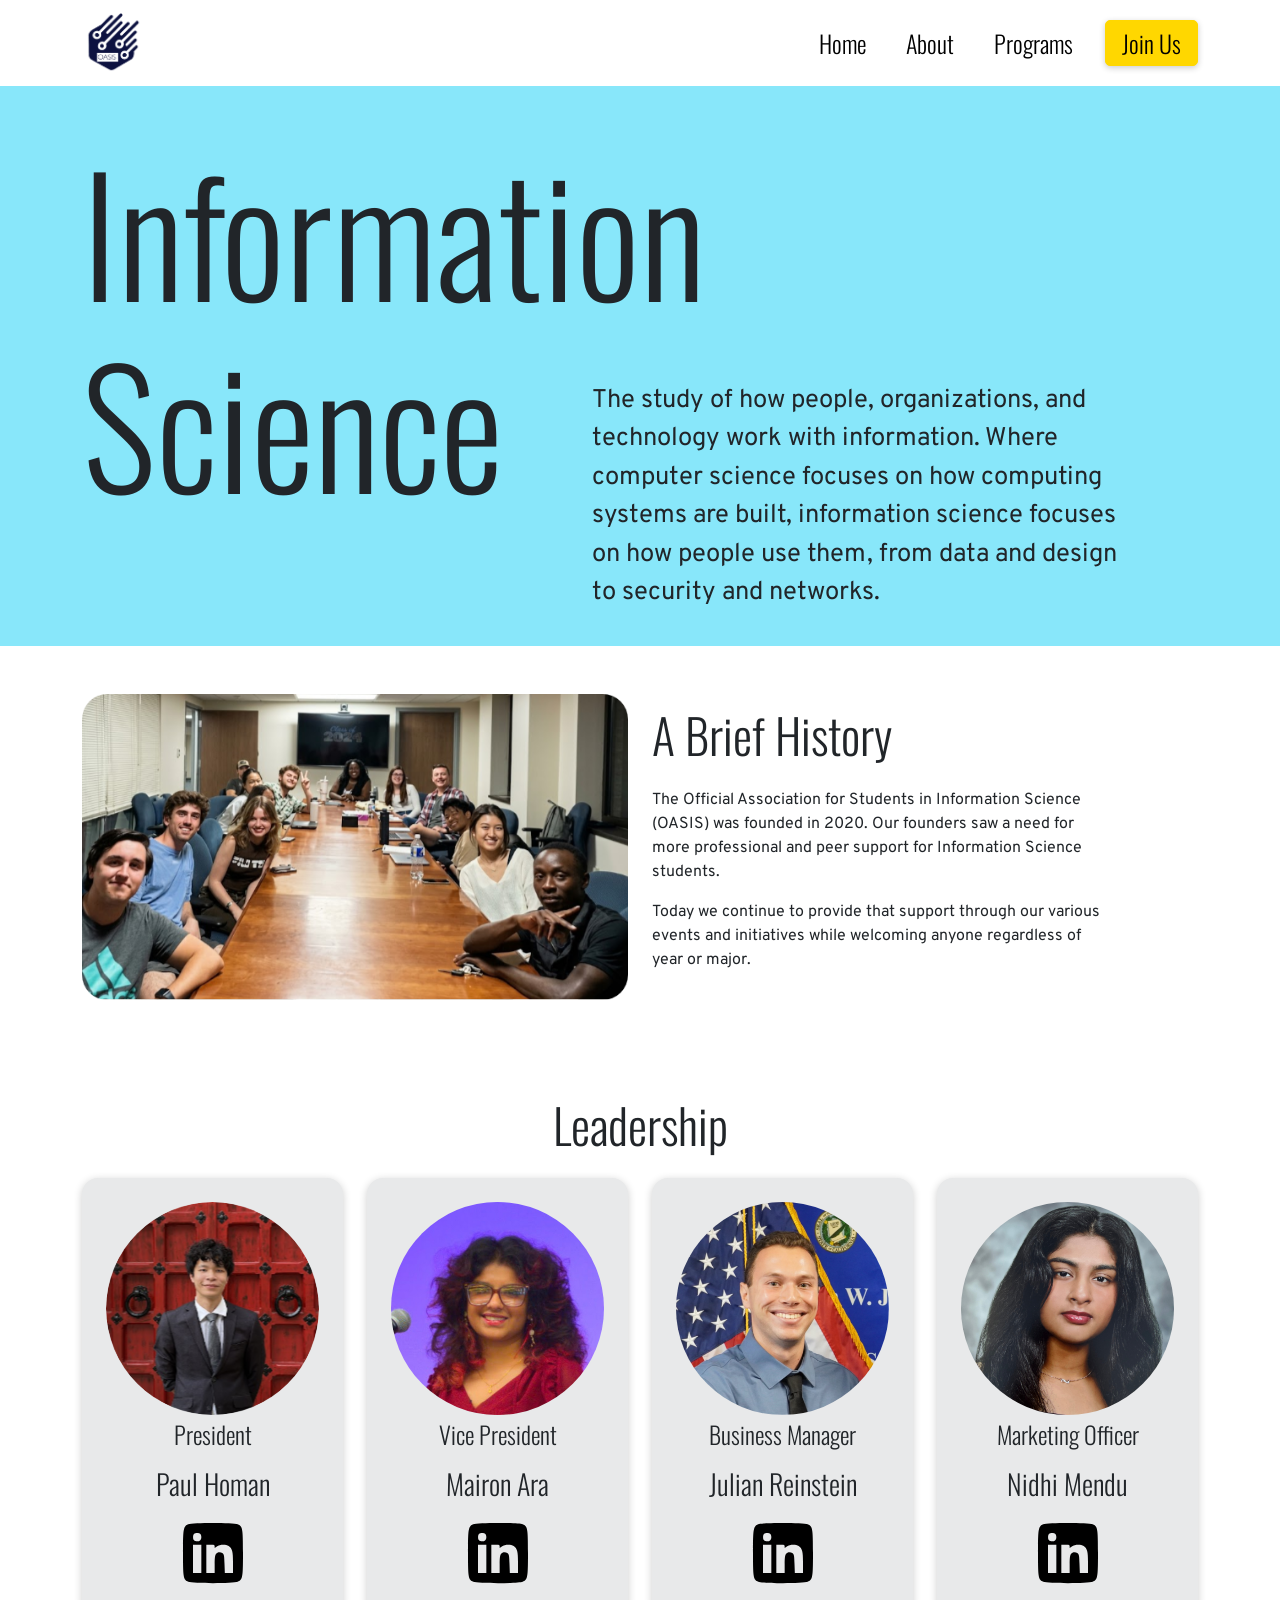
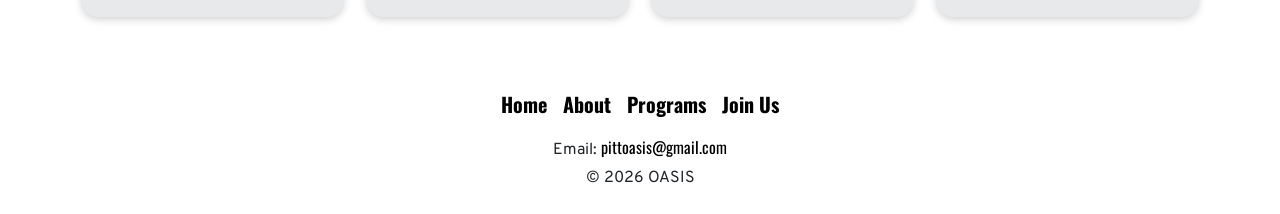
==== commit 7052053a: "Update about.html" ====
--- a/about.html
+++ b/about.html
@@ -88,7 +88,7 @@
 
                 <!-- Front -->
                 <div class="officer-front">
-                  <img class="headshot" src="images/Paul_headshot.png" alt="Paul Homan, President">
+                  <img class="headshot" src="images/paul_headshot.png" alt="Paul Homan, President">
                   <h4>President</h4>
                   <h3>Paul Homan</h3>
                   <a href="https://www.linkedin.com/in/paulhoman1/" target="_blank"><img class="links" src="images/linkedinIcon.svg"></a>
@@ -205,4 +205,4 @@
   });
 </script>
 </body>
-</html>+</html>
